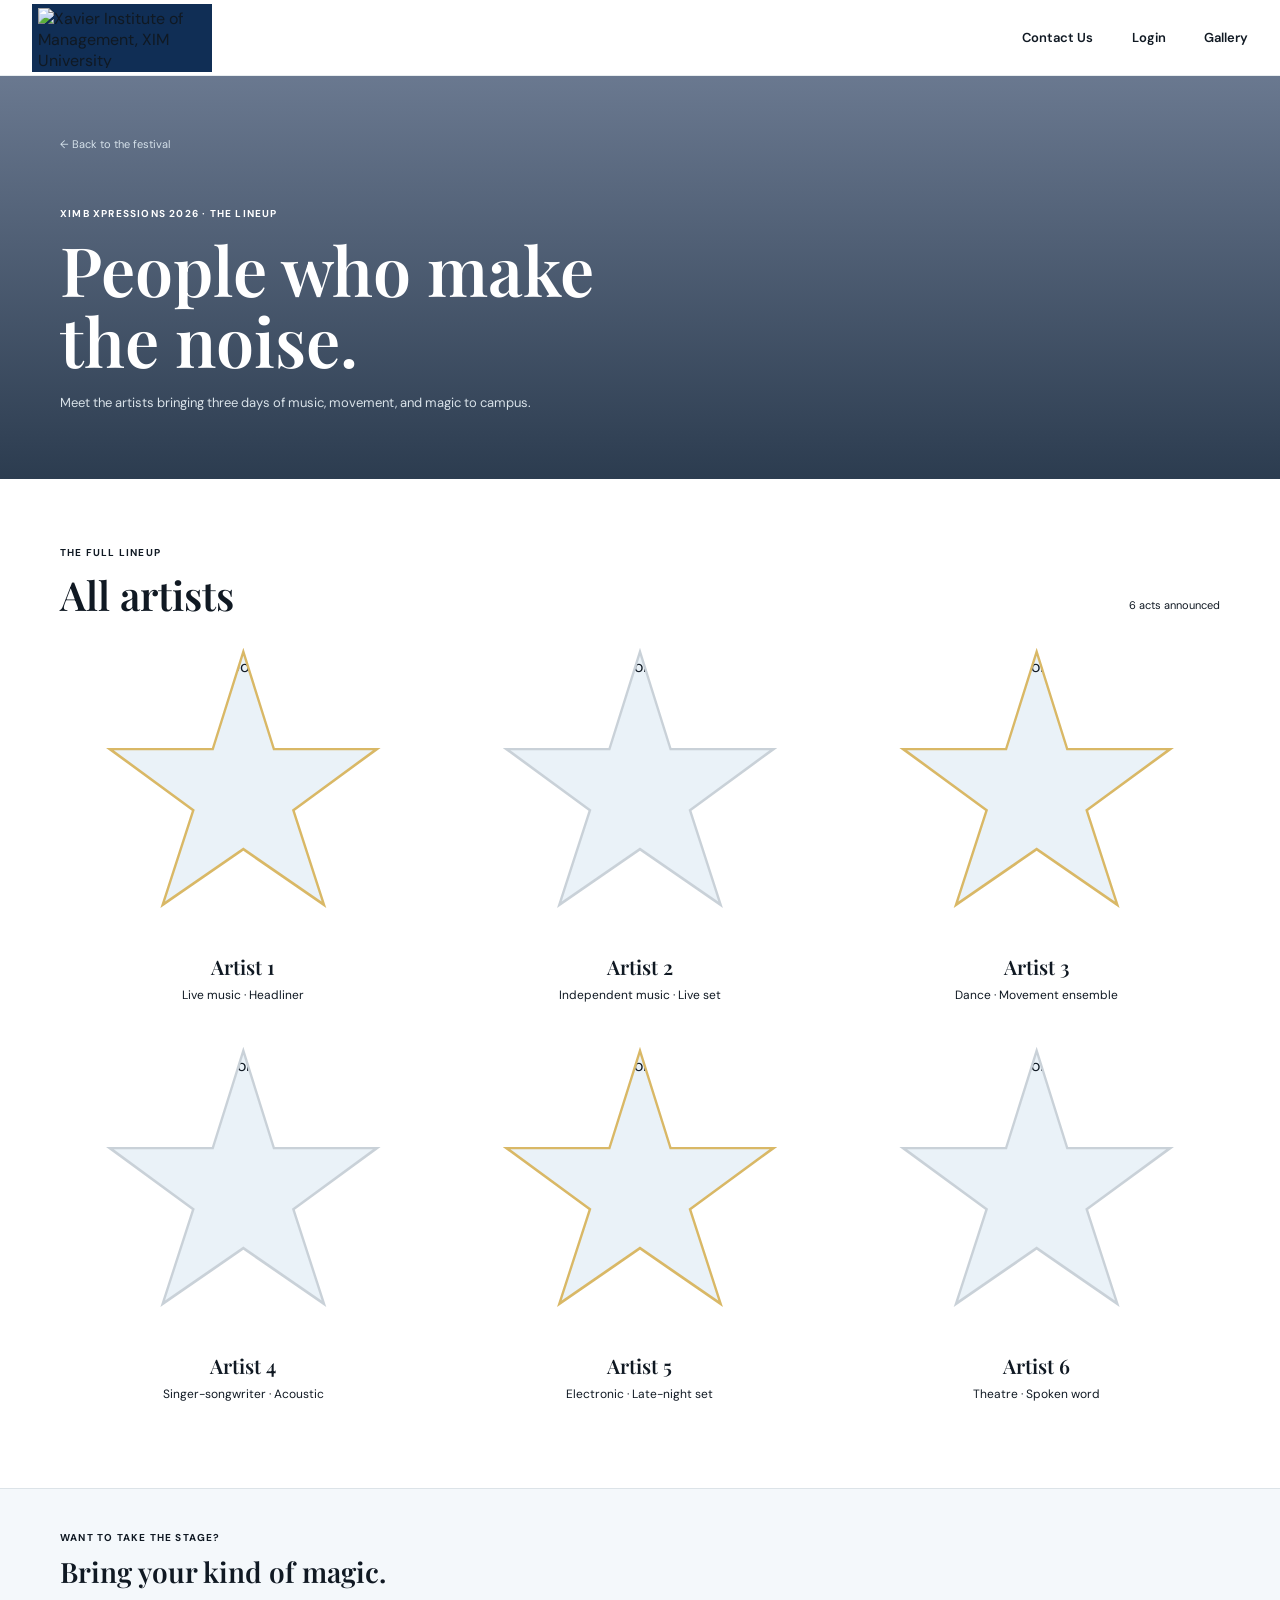
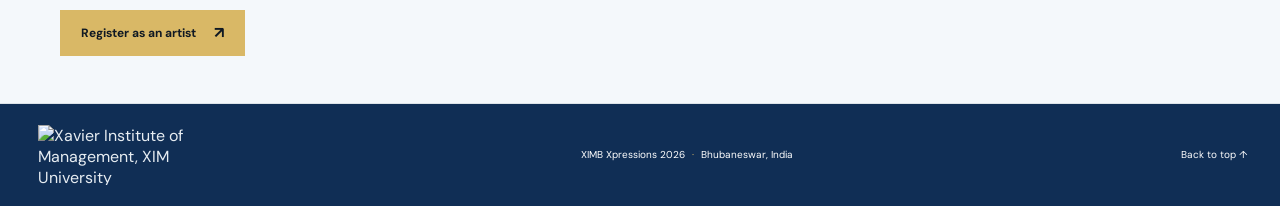
==== artists.html @ 6e551aaf "Add files via upload" ====
<!doctype html>
<html lang="en">
  <head><meta charset="UTF-8" /><meta name="viewport" content="width=device-width, initial-scale=1.0" /><meta name="theme-color" content="#102e55" /><meta name="description" content="Meet the artists at XIMB Xpressions 2026." /><title>Artists | XIMB Xpressions 2026</title><link rel="stylesheet" href="styles.css" /><script src="app.js" defer></script></head>
  <body data-page="artists">
    <header class="site-header"><a class="brand" href="index.html" aria-label="XIMB Xpressions home"><img class="brand-logo" src="assets/xim-logo.png" alt="Xavier Institute of Management, XIM University" /></a><nav class="main-nav" aria-label="Main navigation"><a href="index.html#contact">Contact Us</a><a href="index.html#login">Login</a><a href="index.html#gallery">Gallery</a></nav></header>
    <main><section class="artists-page-hero"><div class="content-width artists-page-copy"><a class="back-link" href="index.html">← Back to the festival</a><p class="eyebrow">XIMB Xpressions 2026 · The lineup</p><h1>People who make<br /><span>the noise.</span></h1><p>Meet the artists bringing three days of music, movement, and magic to campus.</p></div></section>
      <section class="all-artists-section content-width" aria-labelledby="all-artists-title"><div class="section-heading"><div><p class="eyebrow">The full lineup</p><h2 id="all-artists-title">All artists</h2></div><span class="lineup-count" data-lineup-count></span></div><div class="artist-grid all-artists-grid" data-artist-list="all"></div></section>
      <section class="artist-cta"><div class="content-width"><p class="eyebrow">Want to take the stage?</p><h2>Bring your kind of magic.</h2><a class="button button-gold" href="index.html#registration-title">Register as an artist <span aria-hidden="true">↗</span></a></div></section>
    </main><footer class="site-footer"><a class="brand footer-brand" href="index.html"><img class="brand-logo" src="assets/xim-logo.png" alt="Xavier Institute of Management, XIM University" /></a><p>XIMB Xpressions 2026 <span>·</span> Bhubaneswar, India</p><a href="#top" class="back-top">Back to top ↑</a></footer>
  </body>
</html>
---- styles.css ----
@import url('https://fonts.googleapis.com/css2?family=DM+Sans:wght@400;500;600;700&family=Playfair+Display:wght@500;600;700&display=swap');
:root{font-family:'DM Sans','Segoe UI',sans-serif;color:#101923;background:#fff;font-synthesis:none;text-rendering:optimizeLegibility;--navy:#102e55;--blue:#2864a0;--sky:#eaf2f8;--pale:#f4f8fb;--gold:#d9b866;--silver:#c9d1d8;--ink:#101923;--muted:#5d6872;--line:#dce3e8;--serif:'Playfair Display',Georgia,serif}
*{box-sizing:border-box}html{scroll-behavior:smooth;scroll-padding-top:5rem}body{margin:0;min-width:320px}button,input,select,textarea{font:inherit}a{color:inherit;text-decoration:none}.content-width{width:min(1160px,calc(100% - 64px));margin-inline:auto}
.site-header{height:76px;padding:0 max(32px,calc((100vw - 1260px)/2));display:flex;align-items:center;justify-content:space-between;background:#fff;border-bottom:1px solid #e8edf0;position:relative;z-index:5}.brand{display:inline-flex;align-items:center;gap:9px;min-width:118px}.brand-mark{display:grid;place-items:center;width:38px;height:38px;border:1px solid var(--gold);color:var(--navy);font:700 22px var(--serif);transform:rotate(-8deg)}.brand-name{color:var(--navy);font-size:14px;font-weight:700}.brand-name span{color:#bf9d4e;padding-left:2px}.main-nav{display:flex;align-items:center;gap:clamp(20px,3vw,42px)}.main-nav a{font-size:13px;font-weight:600;color:#263747;transition:color .18s}.main-nav a:hover,.main-nav a:focus-visible{color:var(--blue)}
.festival-banner{min-height:324px;padding:54px max(32px,calc((100vw - 1160px)/2));background:var(--navy);color:#fff;display:flex;justify-content:space-between;align-items:center;overflow:hidden;position:relative}.festival-banner:after{content:'';position:absolute;inset:0 0 0 57%;opacity:.17;background:repeating-linear-gradient(135deg,transparent 0 22px,#c3d4e0 23px 24px);mask-image:linear-gradient(90deg,transparent,#000);pointer-events:none}.banner-copy,.banner-date{position:relative;z-index:1}.eyebrow{margin:0 0 12px;color:#56718b;text-transform:uppercase;letter-spacing:1.2px;font-size:10px;line-height:1.4;font-weight:700}.festival-banner .eyebrow{color:#d1b66d}.festival-banner h1{margin:0;color:var(--gold);font:600 clamp(38px,6vw,76px)/1.08 var(--serif)}.festival-banner h1 span{color:#fff}.banner-line{margin:18px 0 0;color:#e5ebf1;font-size:15px}.banner-date{display:flex;align-items:center;gap:13px;border-left:1px solid #60758a;padding-left:22px;margin-right:6px}.banner-date>span{color:var(--gold);font:600 36px var(--serif);white-space:nowrap}.banner-date small{color:#fff;font-weight:700;font-size:9px;line-height:1.6;letter-spacing:1px}
.countdown-section{padding-block:61px 72px;border-bottom:1px solid var(--line)}.section-heading{display:flex;align-items:end;justify-content:space-between;gap:24px;margin-bottom:30px}.section-heading h2,.contact-section h2,.login-section h2{margin:0;font:600 clamp(28px,4vw,40px)/1.15 var(--serif);color:var(--ink)}.event-date,.section-note{color:var(--muted);font-size:12px;margin:0 0 5px}.event-date span{color:var(--gold);padding-inline:5px}.progress-track{height:9px;background:#e5ebf0;overflow:hidden;border-radius:1px}.progress-fill{display:block;height:100%;width:0;background:linear-gradient(90deg,#3977ae,var(--gold));transition:width .5s}.countdown{display:grid;grid-template-columns:repeat(4,1fr);max-width:690px;padding-top:22px}.time-unit{display:flex;align-items:baseline;gap:10px;padding-right:22px}.time-unit+.time-unit{border-left:1px solid var(--line);padding-left:22px}.time-unit strong{font:600 30px/1 var(--serif);color:var(--navy);font-variant-numeric:tabular-nums}.time-unit span{color:var(--muted);font-size:11px}
.artists-section{padding-block:76px 82px}.artists-section .section-heading{margin-bottom:34px}.artist-grid{display:grid;grid-template-columns:repeat(3,minmax(0,1fr));gap:30px}.artist-card{min-width:0;text-align:center}.star-frame{width:min(100%,286px);aspect-ratio:1;margin:0 auto 19px;position:relative;background:var(--gold);clip-path:polygon(50% 0%,61% 35%,98% 35%,68% 57%,79% 91%,50% 71%,21% 91%,32% 57%,2% 35%,39% 35%);filter:drop-shadow(0 10px 12px #102e551a)}.star-image{position:absolute;inset:8px;width:calc(100% - 16px);height:calc(100% - 16px);object-fit:cover;object-position:center 34%;clip-path:polygon(50% 0%,61% 35%,98% 35%,68% 57%,79% 91%,50% 71%,21% 91%,32% 57%,2% 35%,39% 35%);background:var(--sky)}.artist-card:nth-child(2n) .star-frame{background:var(--silver)}.artist-card h3{margin:0;color:var(--ink);font:600 20px var(--serif)}.artist-card p{margin:7px 0 0;color:var(--muted);font-size:12px}.artists-link{display:flex;width:max-content;margin:37px auto 0}.button{min-height:46px;display:inline-flex;justify-content:center;align-items:center;gap:18px;padding:0 20px;border:1px solid transparent;font-size:12px;font-weight:700;cursor:pointer;transition:background .18s,color .18s,border-color .18s}.button span{font-size:16px;line-height:1}.button-outline{border-color:#aab8c3;color:var(--navy);background:transparent}.button-outline:hover{border-color:var(--navy);background:var(--pale)}.button-blue{color:#fff;background:var(--blue)}.button-blue:hover{background:var(--navy)}.button-gold{background:var(--gold);color:var(--navy)}.button-gold:hover{background:#e5ca7f}
.schedule-section{padding-block:74px 80px;background:var(--pale);border-block:1px solid #e5edf2}.schedule-heading{margin-bottom:32px}.calendar-layout{display:grid;grid-template-columns:230px minmax(0,1fr);background:#fff;border:1px solid #dfe7ec}.date-picker{padding:25px 22px;border-right:1px solid #dfe7ec;background:#fbfcfd}.filter-heading{display:flex;gap:10px;align-items:center;margin-bottom:24px;color:var(--navy);font:600 17px var(--serif)}.filter-heading span{font:20px sans-serif;color:var(--blue)}.date-picker label,.registration-form label,.login-form label{display:block;color:#42515e;font-size:11px;font-weight:600}.date-picker label{margin-bottom:16px}.date-picker select,.registration-form input,.registration-form select,.registration-form textarea,.login-form input{width:100%;margin-top:7px;border:1px solid #d4dde4;border-radius:0;background:#fff;color:var(--ink);padding:11px 12px;font-size:12px;outline:none}.date-picker select:focus,.registration-form input:focus,.registration-form select:focus,.registration-form textarea:focus,.login-form input:focus{border-color:var(--blue);box-shadow:0 0 0 2px #2864a01b}.date-range-note{max-width:175px;color:#77838d;font-size:10px;line-height:1.6;margin:25px 0 0}.day-schedule{padding:25px 28px 22px;min-width:0}.day-heading{display:flex;justify-content:space-between;align-items:end;gap:20px;margin-bottom:20px}.day-heading .eyebrow{margin-bottom:5px}.day-heading h3{font:600 22px var(--serif);margin:0}.slot-count{color:#71808d;font-size:10px;padding-bottom:4px;white-space:nowrap}.schedule-grid{display:grid;grid-template-columns:repeat(4,minmax(0,1fr));border-top:1px solid #e7edf1;border-left:1px solid #e7edf1}.hour-slot{min-height:61px;padding:9px 10px;border-right:1px solid #e7edf1;border-bottom:1px solid #e7edf1;display:flex;flex-direction:column;justify-content:center;gap:4px}.hour-slot time{color:#65727e;font-size:10px;font-variant-numeric:tabular-nums}.hour-slot span{font-size:10px;color:var(--ink);font-weight:600;line-height:1.3}.hour-slot.has-event{background:#f6f9fb}.hour-slot.has-artist{background:#edf4f9;border-bottom-color:#d7e4ed}.hour-slot.has-artist span{color:var(--navy)}.schedule-legend{display:flex;gap:20px;padding-top:16px;color:#62707c;font-size:10px}.schedule-legend span{display:inline-flex;align-items:center;gap:7px}.legend-dot{width:8px;height:8px;border-radius:50%;background:var(--gold)}.event-dot{background:#aebbc6}
.registration-section{padding-block:80px 88px}.registration-section .section-heading{margin-bottom:34px}.registration-grid{display:grid;grid-template-columns:repeat(2,minmax(0,1fr));border:1px solid var(--line)}.registration-form{padding:28px 30px 30px}.registration-form+.registration-form{border-left:1px solid var(--line)}.form-title{display:flex;align-items:center;gap:14px;margin-bottom:24px}.form-number{display:grid;place-items:center;width:36px;height:36px;border:1px solid var(--gold);color:var(--navy);font:600 14px var(--serif)}.form-title h3{margin:0;font:600 21px var(--serif)}.form-title p{margin:4px 0 0;color:var(--muted);font-size:10px}.registration-form>label{margin-bottom:14px}.form-row{display:grid;grid-template-columns:repeat(2,minmax(0,1fr));gap:12px;margin-bottom:14px}.form-row label{min-width:0}.registration-form .button{margin-top:3px}.registration-form textarea{resize:vertical}.form-status{min-height:14px;margin:9px 0 0;color:#276144;font-size:11px}
.gallery-section{padding-block:67px 73px;background:#f8fafb;border-block:1px solid #e6ebef}.gallery-grid{display:grid;grid-template-columns:repeat(3,1fr);gap:14px}.gallery-tile{aspect-ratio:1.65;overflow:hidden;background:var(--sky);position:relative}.gallery-tile img{width:100%;height:100%;object-fit:cover;transition:transform .35s}.gallery-tile:hover img{transform:scale(1.04)}.gallery-tile span{position:absolute;bottom:0;left:0;right:0;padding:28px 14px 12px;color:#fff;font-size:11px;font-weight:600;background:linear-gradient(transparent,#102e55b8)}.text-link{color:var(--navy);font-size:11px;font-weight:700;white-space:nowrap}.text-link span{color:#aa8740;font-size:15px;padding-left:5px}.contact-section{display:flex;justify-content:space-between;align-items:center;gap:24px;padding-block:58px 62px}.contact-section h2,.login-section h2{font-size:30px}.contact-section>div>p:last-child{max-width:480px;margin:11px 0 0;color:var(--muted);font-size:12px;line-height:1.7}.login-section{display:flex;align-items:center;justify-content:space-between;gap:30px;border-top:1px solid var(--line);padding-block:38px 44px}.login-form{width:min(100%,510px);display:grid;grid-template-columns:1fr auto;gap:0 10px;align-items:end}.login-form label,.login-form .form-status{grid-column:1/-1}.login-form input{margin-top:6px}.login-form .button{margin-top:6px}.site-footer{min-height:83px;padding:17px max(32px,calc((100vw - 1260px)/2));display:flex;align-items:center;justify-content:space-between;gap:20px;background:var(--navy);color:#e7edf2}.footer-brand .brand-mark,.footer-brand .brand-name{color:#fff}.site-footer p,.back-top{color:#d1dae2;font-size:10px}.site-footer p span{color:var(--gold);padding-inline:4px}.back-top:hover{color:#fff}
.artists-page-hero{padding-block:56px 68px;color:#fff;background-color:var(--navy);background-image:repeating-linear-gradient(135deg,transparent 0 28px,#ffffff0a 29px 30px)}.artists-page-copy{position:relative}.artists-page-copy .eyebrow{margin-top:54px;color:var(--gold)}.artists-page-copy h1{margin:0;font:600 clamp(42px,6vw,68px)/1.05 var(--serif)}.artists-page-copy h1 span{color:var(--gold)}.artists-page-copy>p:last-child{color:#d9e2e9;font-size:13px;margin:18px 0 0}.back-link{color:#d5e1ea;font-size:11px}.all-artists-section{padding-block:67px 86px}.lineup-count{color:var(--muted);font-size:11px;padding-bottom:6px}.all-artists-grid{row-gap:44px}.artist-cta{padding-block:42px 47px;background:var(--pale);border-block:1px solid var(--line)}.artist-cta .eyebrow{margin-bottom:8px}.artist-cta h2{margin:0 0 20px;color:var(--navy);font:600 28px var(--serif)}
@media(max-width:760px){.content-width{width:min(calc(100% - 40px),560px)}.site-header{height:66px;padding-inline:20px}.brand{min-width:unset}.brand-mark{width:32px;height:32px;font-size:19px}.main-nav{gap:clamp(12px,4vw,22px)}.main-nav a{font-size:11px}.festival-banner{min-height:280px;padding:42px 22px;align-items:flex-start;flex-direction:column;justify-content:center;gap:23px}.festival-banner:after{inset:0 0 0 35%}.festival-banner h1{font-size:clamp(39px,11vw,61px)}.banner-line{margin-top:12px;font-size:13px}.banner-date{margin:0;padding-left:12px;gap:10px}.banner-date>span{font-size:24px}.banner-date small{font-size:8px}.countdown-section{padding-block:43px 48px}.section-heading{align-items:flex-start;flex-direction:column;gap:10px;margin-bottom:24px}.countdown-heading{gap:13px}.section-heading h2{font-size:32px}.countdown{max-width:none;padding-top:21px}.time-unit{align-items:flex-start;flex-direction:column;gap:5px;padding-right:7px}.time-unit+.time-unit{padding-left:10px}.time-unit strong{font-size:25px}.time-unit span{font-size:9px}.artists-section{padding-block:52px 56px}.artist-grid{grid-template-columns:1fr;gap:28px}.featured-artists .artist-card{width:min(100%,360px);margin-inline:auto}.star-frame{width:min(78vw,286px);margin-bottom:14px}.artist-card h3{font-size:19px}.artists-link{margin-top:28px}.schedule-section{padding-block:52px 56px}.calendar-layout{grid-template-columns:1fr}.date-picker{display:grid;grid-template-columns:repeat(3,minmax(0,1fr));gap:0 10px;border-right:0;border-bottom:1px solid #dfe7ec;padding:18px 16px 8px}.filter-heading{grid-column:1/-1;margin-bottom:15px}.date-picker label{min-width:0;font-size:10px}.date-picker select{padding:10px 6px;font-size:11px}.date-range-note{display:none}.day-schedule{padding:19px 13px 17px}.day-heading{align-items:flex-start;flex-direction:column;gap:6px;margin-bottom:14px}.day-heading h3{font-size:18px}.schedule-grid{grid-template-columns:repeat(2,minmax(0,1fr))}.hour-slot{min-height:58px;padding:8px}.hour-slot time,.hour-slot span{font-size:9px}.schedule-legend{padding-top:13px}.registration-section{padding-block:53px 59px}.registration-grid{grid-template-columns:1fr}.registration-form{padding:23px 18px 26px}.registration-form+.registration-form{border-left:0;border-top:1px solid var(--line)}.form-row{gap:9px}.form-row input,.form-row select{padding-inline:9px}.gallery-section{padding-block:48px 52px}.gallery-grid{grid-template-columns:repeat(2,1fr);gap:9px}.gallery-tile{aspect-ratio:1.25}.gallery-section .section-heading{flex-direction:row;align-items:end;gap:10px}.gallery-section .section-heading h2{font-size:26px}.text-link{font-size:10px}.contact-section,.login-section{align-items:flex-start;flex-direction:column;padding-block:42px}.contact-section .button{align-self:flex-start}.login-form{width:100%}.site-footer{padding:18px 20px;flex-wrap:wrap}.site-footer p{order:3;width:100%;margin:0}.artists-page-hero{padding-block:36px 48px}.artists-page-copy .eyebrow{margin-top:38px}.all-artists-section{padding-block:48px 60px}.all-artists-grid{gap:30px}.artist-cta{padding-block:34px 38px}}
@media(prefers-reduced-motion:reduce){*,*:before,*:after{scroll-behavior:auto!important;transition-duration:.01ms!important;animation-duration:.01ms!important}}
:root{--muted:#101923}
.eyebrow{color:#101923}.festival-banner .eyebrow,.artists-page-copy .eyebrow{color:#fff}.festival-banner h1 span{color:var(--gold)}.artists-page-copy h1 span{color:#fff}.banner-date>span{color:#fff}
.brand-mark,.brand-name,.main-nav a,.countdown .time-unit strong,.filter-heading,.date-picker label,.registration-form label,.login-form label,.date-range-note,.hour-slot time,.hour-slot.has-artist span,.schedule-legend,.slot-count,.form-number,.text-link{color:#101923}
.site-footer p,.site-footer .back-top,.footer-brand .brand-mark,.footer-brand .brand-name{color:#fff}
.button-outline,.button-gold,.artist-cta h2{color:#101923}
.brand{width:180px;min-width:0;flex:0 0 180px;padding:4px 6px;background:var(--navy)}.brand-logo{display:block;width:100%;height:auto;max-height:60px;object-fit:contain}.footer-brand{width:160px;flex-basis:160px;padding:4px 6px;background:var(--navy)}
.festival-banner{min-height:340px;margin:0 14px 24px;padding:48px 28px;display:flex;flex-direction:column;align-items:center;justify-content:center;gap:16px;text-align:center;background:radial-gradient(ellipse at 50% 0%,#37638e 0%,#1b416a 38%,#102e55 78%,#091d36 100%);border:1px solid #65809b;border-radius:3px;box-shadow:inset 0 1px 0 #ffffff70,inset 0 -14px 28px #06162b66,0 10px 0 #071a31,0 22px 34px #102e5545;perspective:1100px;transform:perspective(1100px) rotateX(1deg);transform-style:preserve-3d}
.festival-banner:before{content:'';position:absolute;inset:11px;border:1px solid #d9b86670;box-shadow:inset 0 0 22px #d9b86612;transform:translateZ(18px);pointer-events:none}
.festival-banner{background:linear-gradient(180deg,#0b23499c 0%,#071a31d9 100%),url('assets/concert-banner.jpg') center 48%/cover no-repeat}
.artists-page-hero{background:linear-gradient(180deg,#0b23499c 0%,#071a31d9 100%),url('assets/concert-banner.jpg') center 48%/cover no-repeat}
.festival-banner .banner-copy,.festival-banner .banner-date{width:100%;transform:translateZ(28px)}.festival-banner h1{font-size:clamp(30px,7vw,72px);line-height:1.08;background:linear-gradient(180deg,#fff4c7 0%,#e5ca74 21%,#fff9d9 34%,#be953b 50%,#f7e39d 66%,#9a6d24 83%,#f1d274 100%);background-clip:text;-webkit-background-clip:text;color:transparent;-webkit-text-fill-color:transparent;text-shadow:0 1px 0 #fff5,0 3px 0 #8f6825,0 7px 14px #0009;filter:drop-shadow(0 9px 3px #07162bb0)}
.festival-banner h1 span{background:linear-gradient(180deg,#fff4c7 0%,#e5ca74 21%,#fff9d9 34%,#be953b 50%,#f7e39d 66%,#9a6d24 83%,#f1d274 100%);background-clip:text;-webkit-background-clip:text;color:transparent;-webkit-text-fill-color:transparent}
.festival-banner .banner-date{display:flex;align-items:center;justify-content:center;gap:12px;margin:0;padding:0;border:0}.festival-banner .banner-date>span{font-size:26px}.festival-banner .banner-date small{text-align:left}
@media(max-width:760px){.site-header{padding-inline:14px}.brand{width:124px;flex-basis:124px}.brand-logo{max-height:46px}.footer-brand{width:150px;flex-basis:150px}.main-nav{gap:10px}.main-nav a{font-size:10px}.festival-banner{min-height:310px;margin-inline:8px;padding:42px 14px;gap:14px}.festival-banner h1{font-size:clamp(27px,7vw,48px)}.festival-banner .banner-date>span{font-size:23px}}
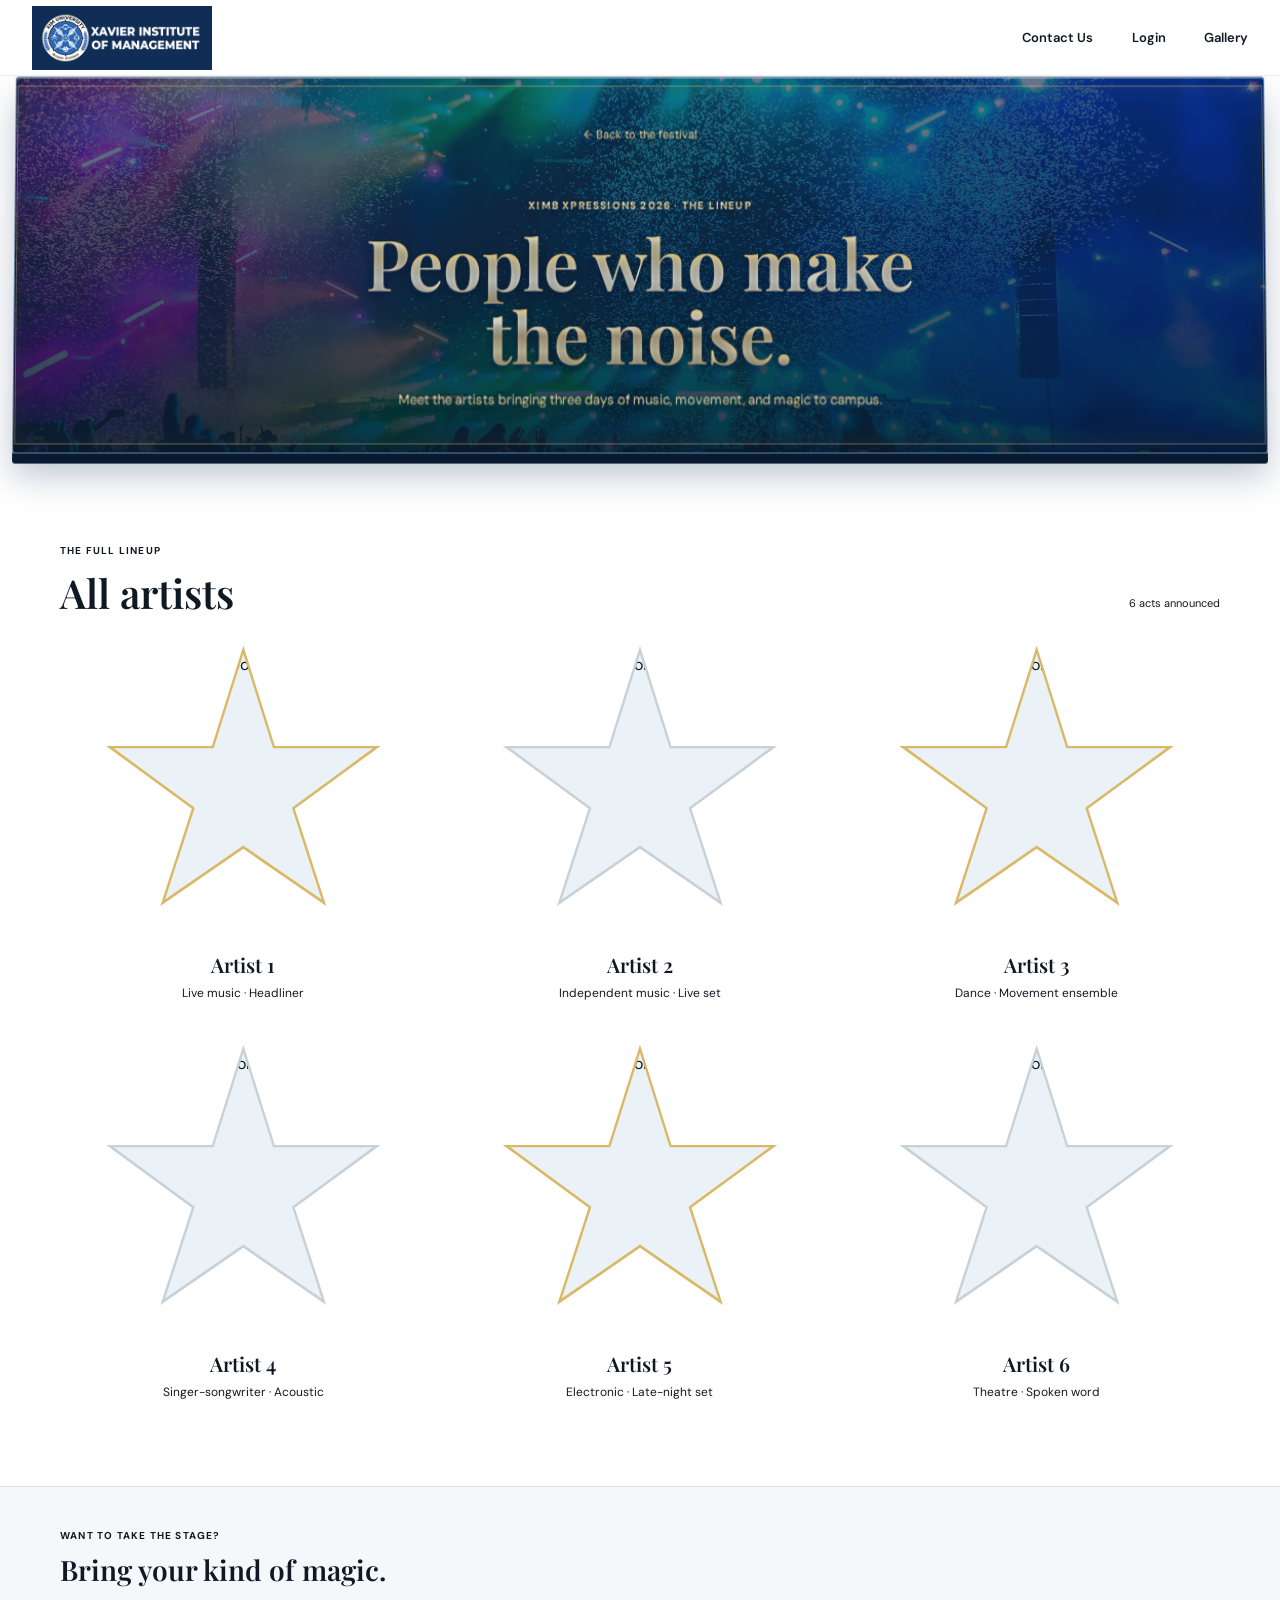
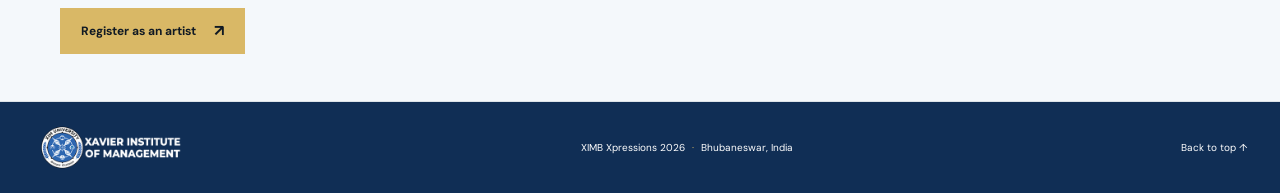
==== commit baac9443: "Bust stale Pages stylesheet cache" ====
--- a/artists.html
+++ b/artists.html
@@ -1,6 +1,6 @@
 <!doctype html>
 <html lang="en">
-  <head><meta charset="UTF-8" /><meta name="viewport" content="width=device-width, initial-scale=1.0" /><meta name="theme-color" content="#102e55" /><meta name="description" content="Meet the artists at XIMB Xpressions 2026." /><title>Artists | XIMB Xpressions 2026</title><link rel="stylesheet" href="styles.css" /><script src="app.js" defer></script></head>
+  <head><meta charset="UTF-8" /><meta name="viewport" content="width=device-width, initial-scale=1.0" /><meta name="theme-color" content="#102e55" /><meta name="description" content="Meet the artists at XIMB Xpressions 2026." /><title>Artists | XIMB Xpressions 2026</title><link rel="stylesheet" href="styles.css?v=75e63d7" /><script src="app.js" defer></script></head>
   <body data-page="artists">
     <header class="site-header"><a class="brand" href="index.html" aria-label="XIMB Xpressions home"><img class="brand-logo" src="assets/xim-logo.png" alt="Xavier Institute of Management, XIM University" /></a><nav class="main-nav" aria-label="Main navigation"><a href="index.html#contact">Contact Us</a><a href="index.html#login">Login</a><a href="index.html#gallery">Gallery</a></nav></header>
     <main><section class="artists-page-hero"><div class="content-width artists-page-copy"><a class="back-link" href="index.html">← Back to the festival</a><p class="eyebrow">XIMB Xpressions 2026 · The lineup</p><h1>People who make<br /><span>the noise.</span></h1><p>Meet the artists bringing three days of music, movement, and magic to campus.</p></div></section>
--- a/styles.css
+++ b/styles.css
@@ -1,27 +1,35 @@
-@import url('https://fonts.googleapis.com/css2?family=DM+Sans:wght@400;500;600;700&family=Playfair+Display:wght@500;600;700&display=swap');
-:root{font-family:'DM Sans','Segoe UI',sans-serif;color:#101923;background:#fff;font-synthesis:none;text-rendering:optimizeLegibility;--navy:#102e55;--blue:#2864a0;--sky:#eaf2f8;--pale:#f4f8fb;--gold:#d9b866;--silver:#c9d1d8;--ink:#101923;--muted:#5d6872;--line:#dce3e8;--serif:'Playfair Display',Georgia,serif}
-*{box-sizing:border-box}html{scroll-behavior:smooth;scroll-padding-top:5rem}body{margin:0;min-width:320px}button,input,select,textarea{font:inherit}a{color:inherit;text-decoration:none}.content-width{width:min(1160px,calc(100% - 64px));margin-inline:auto}
-.site-header{height:76px;padding:0 max(32px,calc((100vw - 1260px)/2));display:flex;align-items:center;justify-content:space-between;background:#fff;border-bottom:1px solid #e8edf0;position:relative;z-index:5}.brand{display:inline-flex;align-items:center;gap:9px;min-width:118px}.brand-mark{display:grid;place-items:center;width:38px;height:38px;border:1px solid var(--gold);color:var(--navy);font:700 22px var(--serif);transform:rotate(-8deg)}.brand-name{color:var(--navy);font-size:14px;font-weight:700}.brand-name span{color:#bf9d4e;padding-left:2px}.main-nav{display:flex;align-items:center;gap:clamp(20px,3vw,42px)}.main-nav a{font-size:13px;font-weight:600;color:#263747;transition:color .18s}.main-nav a:hover,.main-nav a:focus-visible{color:var(--blue)}
-.festival-banner{min-height:324px;padding:54px max(32px,calc((100vw - 1160px)/2));background:var(--navy);color:#fff;display:flex;justify-content:space-between;align-items:center;overflow:hidden;position:relative}.festival-banner:after{content:'';position:absolute;inset:0 0 0 57%;opacity:.17;background:repeating-linear-gradient(135deg,transparent 0 22px,#c3d4e0 23px 24px);mask-image:linear-gradient(90deg,transparent,#000);pointer-events:none}.banner-copy,.banner-date{position:relative;z-index:1}.eyebrow{margin:0 0 12px;color:#56718b;text-transform:uppercase;letter-spacing:1.2px;font-size:10px;line-height:1.4;font-weight:700}.festival-banner .eyebrow{color:#d1b66d}.festival-banner h1{margin:0;color:var(--gold);font:600 clamp(38px,6vw,76px)/1.08 var(--serif)}.festival-banner h1 span{color:#fff}.banner-line{margin:18px 0 0;color:#e5ebf1;font-size:15px}.banner-date{display:flex;align-items:center;gap:13px;border-left:1px solid #60758a;padding-left:22px;margin-right:6px}.banner-date>span{color:var(--gold);font:600 36px var(--serif);white-space:nowrap}.banner-date small{color:#fff;font-weight:700;font-size:9px;line-height:1.6;letter-spacing:1px}
-.countdown-section{padding-block:61px 72px;border-bottom:1px solid var(--line)}.section-heading{display:flex;align-items:end;justify-content:space-between;gap:24px;margin-bottom:30px}.section-heading h2,.contact-section h2,.login-section h2{margin:0;font:600 clamp(28px,4vw,40px)/1.15 var(--serif);color:var(--ink)}.event-date,.section-note{color:var(--muted);font-size:12px;margin:0 0 5px}.event-date span{color:var(--gold);padding-inline:5px}.progress-track{height:9px;background:#e5ebf0;overflow:hidden;border-radius:1px}.progress-fill{display:block;height:100%;width:0;background:linear-gradient(90deg,#3977ae,var(--gold));transition:width .5s}.countdown{display:grid;grid-template-columns:repeat(4,1fr);max-width:690px;padding-top:22px}.time-unit{display:flex;align-items:baseline;gap:10px;padding-right:22px}.time-unit+.time-unit{border-left:1px solid var(--line);padding-left:22px}.time-unit strong{font:600 30px/1 var(--serif);color:var(--navy);font-variant-numeric:tabular-nums}.time-unit span{color:var(--muted);font-size:11px}
-.artists-section{padding-block:76px 82px}.artists-section .section-heading{margin-bottom:34px}.artist-grid{display:grid;grid-template-columns:repeat(3,minmax(0,1fr));gap:30px}.artist-card{min-width:0;text-align:center}.star-frame{width:min(100%,286px);aspect-ratio:1;margin:0 auto 19px;position:relative;background:var(--gold);clip-path:polygon(50% 0%,61% 35%,98% 35%,68% 57%,79% 91%,50% 71%,21% 91%,32% 57%,2% 35%,39% 35%);filter:drop-shadow(0 10px 12px #102e551a)}.star-image{position:absolute;inset:8px;width:calc(100% - 16px);height:calc(100% - 16px);object-fit:cover;object-position:center 34%;clip-path:polygon(50% 0%,61% 35%,98% 35%,68% 57%,79% 91%,50% 71%,21% 91%,32% 57%,2% 35%,39% 35%);background:var(--sky)}.artist-card:nth-child(2n) .star-frame{background:var(--silver)}.artist-card h3{margin:0;color:var(--ink);font:600 20px var(--serif)}.artist-card p{margin:7px 0 0;color:var(--muted);font-size:12px}.artists-link{display:flex;width:max-content;margin:37px auto 0}.button{min-height:46px;display:inline-flex;justify-content:center;align-items:center;gap:18px;padding:0 20px;border:1px solid transparent;font-size:12px;font-weight:700;cursor:pointer;transition:background .18s,color .18s,border-color .18s}.button span{font-size:16px;line-height:1}.button-outline{border-color:#aab8c3;color:var(--navy);background:transparent}.button-outline:hover{border-color:var(--navy);background:var(--pale)}.button-blue{color:#fff;background:var(--blue)}.button-blue:hover{background:var(--navy)}.button-gold{background:var(--gold);color:var(--navy)}.button-gold:hover{background:#e5ca7f}
-.schedule-section{padding-block:74px 80px;background:var(--pale);border-block:1px solid #e5edf2}.schedule-heading{margin-bottom:32px}.calendar-layout{display:grid;grid-template-columns:230px minmax(0,1fr);background:#fff;border:1px solid #dfe7ec}.date-picker{padding:25px 22px;border-right:1px solid #dfe7ec;background:#fbfcfd}.filter-heading{display:flex;gap:10px;align-items:center;margin-bottom:24px;color:var(--navy);font:600 17px var(--serif)}.filter-heading span{font:20px sans-serif;color:var(--blue)}.date-picker label,.registration-form label,.login-form label{display:block;color:#42515e;font-size:11px;font-weight:600}.date-picker label{margin-bottom:16px}.date-picker select,.registration-form input,.registration-form select,.registration-form textarea,.login-form input{width:100%;margin-top:7px;border:1px solid #d4dde4;border-radius:0;background:#fff;color:var(--ink);padding:11px 12px;font-size:12px;outline:none}.date-picker select:focus,.registration-form input:focus,.registration-form select:focus,.registration-form textarea:focus,.login-form input:focus{border-color:var(--blue);box-shadow:0 0 0 2px #2864a01b}.date-range-note{max-width:175px;color:#77838d;font-size:10px;line-height:1.6;margin:25px 0 0}.day-schedule{padding:25px 28px 22px;min-width:0}.day-heading{display:flex;justify-content:space-between;align-items:end;gap:20px;margin-bottom:20px}.day-heading .eyebrow{margin-bottom:5px}.day-heading h3{font:600 22px var(--serif);margin:0}.slot-count{color:#71808d;font-size:10px;padding-bottom:4px;white-space:nowrap}.schedule-grid{display:grid;grid-template-columns:repeat(4,minmax(0,1fr));border-top:1px solid #e7edf1;border-left:1px solid #e7edf1}.hour-slot{min-height:61px;padding:9px 10px;border-right:1px solid #e7edf1;border-bottom:1px solid #e7edf1;display:flex;flex-direction:column;justify-content:center;gap:4px}.hour-slot time{color:#65727e;font-size:10px;font-variant-numeric:tabular-nums}.hour-slot span{font-size:10px;color:var(--ink);font-weight:600;line-height:1.3}.hour-slot.has-event{background:#f6f9fb}.hour-slot.has-artist{background:#edf4f9;border-bottom-color:#d7e4ed}.hour-slot.has-artist span{color:var(--navy)}.schedule-legend{display:flex;gap:20px;padding-top:16px;color:#62707c;font-size:10px}.schedule-legend span{display:inline-flex;align-items:center;gap:7px}.legend-dot{width:8px;height:8px;border-radius:50%;background:var(--gold)}.event-dot{background:#aebbc6}
-.registration-section{padding-block:80px 88px}.registration-section .section-heading{margin-bottom:34px}.registration-grid{display:grid;grid-template-columns:repeat(2,minmax(0,1fr));border:1px solid var(--line)}.registration-form{padding:28px 30px 30px}.registration-form+.registration-form{border-left:1px solid var(--line)}.form-title{display:flex;align-items:center;gap:14px;margin-bottom:24px}.form-number{display:grid;place-items:center;width:36px;height:36px;border:1px solid var(--gold);color:var(--navy);font:600 14px var(--serif)}.form-title h3{margin:0;font:600 21px var(--serif)}.form-title p{margin:4px 0 0;color:var(--muted);font-size:10px}.registration-form>label{margin-bottom:14px}.form-row{display:grid;grid-template-columns:repeat(2,minmax(0,1fr));gap:12px;margin-bottom:14px}.form-row label{min-width:0}.registration-form .button{margin-top:3px}.registration-form textarea{resize:vertical}.form-status{min-height:14px;margin:9px 0 0;color:#276144;font-size:11px}
-.gallery-section{padding-block:67px 73px;background:#f8fafb;border-block:1px solid #e6ebef}.gallery-grid{display:grid;grid-template-columns:repeat(3,1fr);gap:14px}.gallery-tile{aspect-ratio:1.65;overflow:hidden;background:var(--sky);position:relative}.gallery-tile img{width:100%;height:100%;object-fit:cover;transition:transform .35s}.gallery-tile:hover img{transform:scale(1.04)}.gallery-tile span{position:absolute;bottom:0;left:0;right:0;padding:28px 14px 12px;color:#fff;font-size:11px;font-weight:600;background:linear-gradient(transparent,#102e55b8)}.text-link{color:var(--navy);font-size:11px;font-weight:700;white-space:nowrap}.text-link span{color:#aa8740;font-size:15px;padding-left:5px}.contact-section{display:flex;justify-content:space-between;align-items:center;gap:24px;padding-block:58px 62px}.contact-section h2,.login-section h2{font-size:30px}.contact-section>div>p:last-child{max-width:480px;margin:11px 0 0;color:var(--muted);font-size:12px;line-height:1.7}.login-section{display:flex;align-items:center;justify-content:space-between;gap:30px;border-top:1px solid var(--line);padding-block:38px 44px}.login-form{width:min(100%,510px);display:grid;grid-template-columns:1fr auto;gap:0 10px;align-items:end}.login-form label,.login-form .form-status{grid-column:1/-1}.login-form input{margin-top:6px}.login-form .button{margin-top:6px}.site-footer{min-height:83px;padding:17px max(32px,calc((100vw - 1260px)/2));display:flex;align-items:center;justify-content:space-between;gap:20px;background:var(--navy);color:#e7edf2}.footer-brand .brand-mark,.footer-brand .brand-name{color:#fff}.site-footer p,.back-top{color:#d1dae2;font-size:10px}.site-footer p span{color:var(--gold);padding-inline:4px}.back-top:hover{color:#fff}
-.artists-page-hero{padding-block:56px 68px;color:#fff;background-color:var(--navy);background-image:repeating-linear-gradient(135deg,transparent 0 28px,#ffffff0a 29px 30px)}.artists-page-copy{position:relative}.artists-page-copy .eyebrow{margin-top:54px;color:var(--gold)}.artists-page-copy h1{margin:0;font:600 clamp(42px,6vw,68px)/1.05 var(--serif)}.artists-page-copy h1 span{color:var(--gold)}.artists-page-copy>p:last-child{color:#d9e2e9;font-size:13px;margin:18px 0 0}.back-link{color:#d5e1ea;font-size:11px}.all-artists-section{padding-block:67px 86px}.lineup-count{color:var(--muted);font-size:11px;padding-bottom:6px}.all-artists-grid{row-gap:44px}.artist-cta{padding-block:42px 47px;background:var(--pale);border-block:1px solid var(--line)}.artist-cta .eyebrow{margin-bottom:8px}.artist-cta h2{margin:0 0 20px;color:var(--navy);font:600 28px var(--serif)}
-@media(max-width:760px){.content-width{width:min(calc(100% - 40px),560px)}.site-header{height:66px;padding-inline:20px}.brand{min-width:unset}.brand-mark{width:32px;height:32px;font-size:19px}.main-nav{gap:clamp(12px,4vw,22px)}.main-nav a{font-size:11px}.festival-banner{min-height:280px;padding:42px 22px;align-items:flex-start;flex-direction:column;justify-content:center;gap:23px}.festival-banner:after{inset:0 0 0 35%}.festival-banner h1{font-size:clamp(39px,11vw,61px)}.banner-line{margin-top:12px;font-size:13px}.banner-date{margin:0;padding-left:12px;gap:10px}.banner-date>span{font-size:24px}.banner-date small{font-size:8px}.countdown-section{padding-block:43px 48px}.section-heading{align-items:flex-start;flex-direction:column;gap:10px;margin-bottom:24px}.countdown-heading{gap:13px}.section-heading h2{font-size:32px}.countdown{max-width:none;padding-top:21px}.time-unit{align-items:flex-start;flex-direction:column;gap:5px;padding-right:7px}.time-unit+.time-unit{padding-left:10px}.time-unit strong{font-size:25px}.time-unit span{font-size:9px}.artists-section{padding-block:52px 56px}.artist-grid{grid-template-columns:1fr;gap:28px}.featured-artists .artist-card{width:min(100%,360px);margin-inline:auto}.star-frame{width:min(78vw,286px);margin-bottom:14px}.artist-card h3{font-size:19px}.artists-link{margin-top:28px}.schedule-section{padding-block:52px 56px}.calendar-layout{grid-template-columns:1fr}.date-picker{display:grid;grid-template-columns:repeat(3,minmax(0,1fr));gap:0 10px;border-right:0;border-bottom:1px solid #dfe7ec;padding:18px 16px 8px}.filter-heading{grid-column:1/-1;margin-bottom:15px}.date-picker label{min-width:0;font-size:10px}.date-picker select{padding:10px 6px;font-size:11px}.date-range-note{display:none}.day-schedule{padding:19px 13px 17px}.day-heading{align-items:flex-start;flex-direction:column;gap:6px;margin-bottom:14px}.day-heading h3{font-size:18px}.schedule-grid{grid-template-columns:repeat(2,minmax(0,1fr))}.hour-slot{min-height:58px;padding:8px}.hour-slot time,.hour-slot span{font-size:9px}.schedule-legend{padding-top:13px}.registration-section{padding-block:53px 59px}.registration-grid{grid-template-columns:1fr}.registration-form{padding:23px 18px 26px}.registration-form+.registration-form{border-left:0;border-top:1px solid var(--line)}.form-row{gap:9px}.form-row input,.form-row select{padding-inline:9px}.gallery-section{padding-block:48px 52px}.gallery-grid{grid-template-columns:repeat(2,1fr);gap:9px}.gallery-tile{aspect-ratio:1.25}.gallery-section .section-heading{flex-direction:row;align-items:end;gap:10px}.gallery-section .section-heading h2{font-size:26px}.text-link{font-size:10px}.contact-section,.login-section{align-items:flex-start;flex-direction:column;padding-block:42px}.contact-section .button{align-self:flex-start}.login-form{width:100%}.site-footer{padding:18px 20px;flex-wrap:wrap}.site-footer p{order:3;width:100%;margin:0}.artists-page-hero{padding-block:36px 48px}.artists-page-copy .eyebrow{margin-top:38px}.all-artists-section{padding-block:48px 60px}.all-artists-grid{gap:30px}.artist-cta{padding-block:34px 38px}}
-@media(prefers-reduced-motion:reduce){*,*:before,*:after{scroll-behavior:auto!important;transition-duration:.01ms!important;animation-duration:.01ms!important}}
-:root{--muted:#101923}
-.eyebrow{color:#101923}.festival-banner .eyebrow,.artists-page-copy .eyebrow{color:#fff}.festival-banner h1 span{color:var(--gold)}.artists-page-copy h1 span{color:#fff}.banner-date>span{color:#fff}
-.brand-mark,.brand-name,.main-nav a,.countdown .time-unit strong,.filter-heading,.date-picker label,.registration-form label,.login-form label,.date-range-note,.hour-slot time,.hour-slot.has-artist span,.schedule-legend,.slot-count,.form-number,.text-link{color:#101923}
-.site-footer p,.site-footer .back-top,.footer-brand .brand-mark,.footer-brand .brand-name{color:#fff}
-.button-outline,.button-gold,.artist-cta h2{color:#101923}
-.brand{width:180px;min-width:0;flex:0 0 180px;padding:4px 6px;background:var(--navy)}.brand-logo{display:block;width:100%;height:auto;max-height:60px;object-fit:contain}.footer-brand{width:160px;flex-basis:160px;padding:4px 6px;background:var(--navy)}
-.festival-banner{min-height:340px;margin:0 14px 24px;padding:48px 28px;display:flex;flex-direction:column;align-items:center;justify-content:center;gap:16px;text-align:center;background:radial-gradient(ellipse at 50% 0%,#37638e 0%,#1b416a 38%,#102e55 78%,#091d36 100%);border:1px solid #65809b;border-radius:3px;box-shadow:inset 0 1px 0 #ffffff70,inset 0 -14px 28px #06162b66,0 10px 0 #071a31,0 22px 34px #102e5545;perspective:1100px;transform:perspective(1100px) rotateX(1deg);transform-style:preserve-3d}
-.festival-banner:before{content:'';position:absolute;inset:11px;border:1px solid #d9b86670;box-shadow:inset 0 0 22px #d9b86612;transform:translateZ(18px);pointer-events:none}
-.festival-banner{background:linear-gradient(180deg,#0b23499c 0%,#071a31d9 100%),url('assets/concert-banner.jpg') center 48%/cover no-repeat}
-.artists-page-hero{background:linear-gradient(180deg,#0b23499c 0%,#071a31d9 100%),url('assets/concert-banner.jpg') center 48%/cover no-repeat}
-.festival-banner .banner-copy,.festival-banner .banner-date{width:100%;transform:translateZ(28px)}.festival-banner h1{font-size:clamp(30px,7vw,72px);line-height:1.08;background:linear-gradient(180deg,#fff4c7 0%,#e5ca74 21%,#fff9d9 34%,#be953b 50%,#f7e39d 66%,#9a6d24 83%,#f1d274 100%);background-clip:text;-webkit-background-clip:text;color:transparent;-webkit-text-fill-color:transparent;text-shadow:0 1px 0 #fff5,0 3px 0 #8f6825,0 7px 14px #0009;filter:drop-shadow(0 9px 3px #07162bb0)}
-.festival-banner h1 span{background:linear-gradient(180deg,#fff4c7 0%,#e5ca74 21%,#fff9d9 34%,#be953b 50%,#f7e39d 66%,#9a6d24 83%,#f1d274 100%);background-clip:text;-webkit-background-clip:text;color:transparent;-webkit-text-fill-color:transparent}
-.festival-banner .banner-date{display:flex;align-items:center;justify-content:center;gap:12px;margin:0;padding:0;border:0}.festival-banner .banner-date>span{font-size:26px}.festival-banner .banner-date small{text-align:left}
+@import url('https://fonts.googleapis.com/css2?family=DM+Sans:wght@400;500;600;700&family=Playfair+Display:wght@500;600;700&display=swap');
+:root{font-family:'DM Sans','Segoe UI',sans-serif;color:#101923;background:#fff;font-synthesis:none;text-rendering:optimizeLegibility;--navy:#102e55;--blue:#2864a0;--sky:#eaf2f8;--pale:#f4f8fb;--gold:#d9b866;--silver:#c9d1d8;--ink:#101923;--muted:#5d6872;--line:#dce3e8;--serif:'Playfair Display',Georgia,serif}
+*{box-sizing:border-box}html{scroll-behavior:smooth;scroll-padding-top:5rem}body{margin:0;min-width:320px}button,input,select,textarea{font:inherit}a{color:inherit;text-decoration:none}.content-width{width:min(1160px,calc(100% - 64px));margin-inline:auto}
+.site-header{height:76px;padding:0 max(32px,calc((100vw - 1260px)/2));display:flex;align-items:center;justify-content:space-between;background:#fff;border-bottom:1px solid #e8edf0;position:relative;z-index:5}.brand{display:inline-flex;align-items:center;gap:9px;min-width:118px}.brand-mark{display:grid;place-items:center;width:38px;height:38px;border:1px solid var(--gold);color:var(--navy);font:700 22px var(--serif);transform:rotate(-8deg)}.brand-name{color:var(--navy);font-size:14px;font-weight:700}.brand-name span{color:#bf9d4e;padding-left:2px}.main-nav{display:flex;align-items:center;gap:clamp(20px,3vw,42px)}.main-nav a{font-size:13px;font-weight:600;color:#263747;transition:color .18s}.main-nav a:hover,.main-nav a:focus-visible{color:var(--blue)}
+.festival-banner{min-height:324px;padding:54px max(32px,calc((100vw - 1160px)/2));background:var(--navy);color:#fff;display:flex;justify-content:space-between;align-items:center;overflow:hidden;position:relative}.festival-banner:after{content:'';position:absolute;inset:0 0 0 57%;opacity:.17;background:repeating-linear-gradient(135deg,transparent 0 22px,#c3d4e0 23px 24px);mask-image:linear-gradient(90deg,transparent,#000);pointer-events:none}.banner-copy,.banner-date{position:relative;z-index:1}.eyebrow{margin:0 0 12px;color:#56718b;text-transform:uppercase;letter-spacing:1.2px;font-size:10px;line-height:1.4;font-weight:700}.festival-banner .eyebrow{color:#d1b66d}.festival-banner h1{margin:0;color:var(--gold);font:600 clamp(38px,6vw,76px)/1.08 var(--serif)}.festival-banner h1 span{color:#fff}.banner-line{margin:18px 0 0;color:#e5ebf1;font-size:15px}.banner-date{display:flex;align-items:center;gap:13px;border-left:1px solid #60758a;padding-left:22px;margin-right:6px}.banner-date>span{color:var(--gold);font:600 36px var(--serif);white-space:nowrap}.banner-date small{color:#fff;font-weight:700;font-size:9px;line-height:1.6;letter-spacing:1px}
+.countdown-section{padding-block:61px 72px;border-bottom:1px solid var(--line)}.section-heading{display:flex;align-items:end;justify-content:space-between;gap:24px;margin-bottom:30px}.section-heading h2,.contact-section h2,.login-section h2{margin:0;font:600 clamp(28px,4vw,40px)/1.15 var(--serif);color:var(--ink)}.event-date,.section-note{color:var(--muted);font-size:12px;margin:0 0 5px}.event-date span{color:var(--gold);padding-inline:5px}.progress-track{height:9px;background:#e5ebf0;overflow:hidden;border-radius:1px}.progress-fill{display:block;height:100%;width:0;background:linear-gradient(90deg,#3977ae,var(--gold));transition:width .5s}.countdown{display:grid;grid-template-columns:repeat(4,1fr);max-width:690px;padding-top:22px}.time-unit{display:flex;align-items:baseline;gap:10px;padding-right:22px}.time-unit+.time-unit{border-left:1px solid var(--line);padding-left:22px}.time-unit strong{font:600 30px/1 var(--serif);color:var(--navy);font-variant-numeric:tabular-nums}.time-unit span{color:var(--muted);font-size:11px}
+.artists-section{padding-block:76px 82px}.artists-section .section-heading{margin-bottom:34px}.artist-grid{display:grid;grid-template-columns:repeat(3,minmax(0,1fr));gap:30px}.artist-card{min-width:0;text-align:center}.star-frame{width:min(100%,286px);aspect-ratio:1;margin:0 auto 19px;position:relative;background:var(--gold);clip-path:polygon(50% 0%,61% 35%,98% 35%,68% 57%,79% 91%,50% 71%,21% 91%,32% 57%,2% 35%,39% 35%);filter:drop-shadow(0 10px 12px #102e551a)}.star-image{position:absolute;inset:8px;width:calc(100% - 16px);height:calc(100% - 16px);object-fit:cover;object-position:center 34%;clip-path:polygon(50% 0%,61% 35%,98% 35%,68% 57%,79% 91%,50% 71%,21% 91%,32% 57%,2% 35%,39% 35%);background:var(--sky)}.artist-card:nth-child(2n) .star-frame{background:var(--silver)}.artist-card h3{margin:0;color:var(--ink);font:600 20px var(--serif)}.artist-card p{margin:7px 0 0;color:var(--muted);font-size:12px}.artists-link{display:flex;width:max-content;margin:37px auto 0}.button{min-height:46px;display:inline-flex;justify-content:center;align-items:center;gap:18px;padding:0 20px;border:1px solid transparent;font-size:12px;font-weight:700;cursor:pointer;transition:background .18s,color .18s,border-color .18s}.button span{font-size:16px;line-height:1}.button-outline{border-color:#aab8c3;color:var(--navy);background:transparent}.button-outline:hover{border-color:var(--navy);background:var(--pale)}.button-blue{color:#fff;background:var(--blue)}.button-blue:hover{background:var(--navy)}.button-gold{background:var(--gold);color:var(--navy)}.button-gold:hover{background:#e5ca7f}
+.schedule-section{padding-block:74px 80px;background:var(--pale);border-block:1px solid #e5edf2}.schedule-heading{margin-bottom:32px}.calendar-layout{display:grid;grid-template-columns:230px minmax(0,1fr);background:#fff;border:1px solid #dfe7ec}.date-picker{padding:25px 22px;border-right:1px solid #dfe7ec;background:#fbfcfd}.filter-heading{display:flex;gap:10px;align-items:center;margin-bottom:24px;color:var(--navy);font:600 17px var(--serif)}.filter-heading span{font:20px sans-serif;color:var(--blue)}.date-picker label,.registration-form label,.login-form label{display:block;color:#42515e;font-size:11px;font-weight:600}.date-picker label{margin-bottom:16px}.date-picker select,.registration-form input,.registration-form select,.registration-form textarea,.login-form input{width:100%;margin-top:7px;border:1px solid #d4dde4;border-radius:0;background:#fff;color:var(--ink);padding:11px 12px;font-size:12px;outline:none}.date-picker select:focus,.registration-form input:focus,.registration-form select:focus,.registration-form textarea:focus,.login-form input:focus{border-color:var(--blue);box-shadow:0 0 0 2px #2864a01b}.date-range-note{max-width:175px;color:#77838d;font-size:10px;line-height:1.6;margin:25px 0 0}.day-schedule{padding:25px 28px 22px;min-width:0}.day-heading{display:flex;justify-content:space-between;align-items:end;gap:20px;margin-bottom:20px}.day-heading .eyebrow{margin-bottom:5px}.day-heading h3{font:600 22px var(--serif);margin:0}.slot-count{color:#71808d;font-size:10px;padding-bottom:4px;white-space:nowrap}.schedule-grid{display:grid;grid-template-columns:repeat(4,minmax(0,1fr));border-top:1px solid #e7edf1;border-left:1px solid #e7edf1}.hour-slot{min-height:61px;padding:9px 10px;border-right:1px solid #e7edf1;border-bottom:1px solid #e7edf1;display:flex;flex-direction:column;justify-content:center;gap:4px}.hour-slot time{color:#65727e;font-size:10px;font-variant-numeric:tabular-nums}.hour-slot span{font-size:10px;color:var(--ink);font-weight:600;line-height:1.3}.hour-slot.has-event{background:#f6f9fb}.hour-slot.has-artist{background:#edf4f9;border-bottom-color:#d7e4ed}.hour-slot.has-artist span{color:var(--navy)}.schedule-legend{display:flex;gap:20px;padding-top:16px;color:#62707c;font-size:10px}.schedule-legend span{display:inline-flex;align-items:center;gap:7px}.legend-dot{width:8px;height:8px;border-radius:50%;background:var(--gold)}.event-dot{background:#aebbc6}
+.registration-section{padding-block:80px 88px}.registration-section .section-heading{margin-bottom:34px}.registration-grid{display:grid;grid-template-columns:repeat(2,minmax(0,1fr));border:1px solid var(--line)}.registration-form{padding:28px 30px 30px}.registration-form+.registration-form{border-left:1px solid var(--line)}.form-title{display:flex;align-items:center;gap:14px;margin-bottom:24px}.form-number{display:grid;place-items:center;width:36px;height:36px;border:1px solid var(--gold);color:var(--navy);font:600 14px var(--serif)}.form-title h3{margin:0;font:600 21px var(--serif)}.form-title p{margin:4px 0 0;color:var(--muted);font-size:10px}.registration-form>label{margin-bottom:14px}.form-row{display:grid;grid-template-columns:repeat(2,minmax(0,1fr));gap:12px;margin-bottom:14px}.form-row label{min-width:0}.registration-form .button{margin-top:3px}.registration-form textarea{resize:vertical}.form-status{min-height:14px;margin:9px 0 0;color:#276144;font-size:11px}
+.gallery-section{padding-block:67px 73px;background:#f8fafb;border-block:1px solid #e6ebef}.gallery-grid{display:grid;grid-template-columns:repeat(3,1fr);gap:14px}.gallery-tile{aspect-ratio:1.65;overflow:hidden;background:var(--sky);position:relative}.gallery-tile img{width:100%;height:100%;object-fit:cover;transition:transform .35s}.gallery-tile:hover img{transform:scale(1.04)}.gallery-tile span{position:absolute;bottom:0;left:0;right:0;padding:28px 14px 12px;color:#fff;font-size:11px;font-weight:600;background:linear-gradient(transparent,#102e55b8)}.text-link{color:var(--navy);font-size:11px;font-weight:700;white-space:nowrap}.text-link span{color:#aa8740;font-size:15px;padding-left:5px}.contact-section{display:flex;justify-content:space-between;align-items:center;gap:24px;padding-block:58px 62px}.contact-section h2,.login-section h2{font-size:30px}.contact-section>div>p:last-child{max-width:480px;margin:11px 0 0;color:var(--muted);font-size:12px;line-height:1.7}.login-section{display:flex;align-items:center;justify-content:space-between;gap:30px;border-top:1px solid var(--line);padding-block:38px 44px}.login-form{width:min(100%,510px);display:grid;grid-template-columns:1fr auto;gap:0 10px;align-items:end}.login-form label,.login-form .form-status{grid-column:1/-1}.login-form input{margin-top:6px}.login-form .button{margin-top:6px}.site-footer{min-height:83px;padding:17px max(32px,calc((100vw - 1260px)/2));display:flex;align-items:center;justify-content:space-between;gap:20px;background:var(--navy);color:#e7edf2}.footer-brand .brand-mark,.footer-brand .brand-name{color:#fff}.site-footer p,.back-top{color:#d1dae2;font-size:10px}.site-footer p span{color:var(--gold);padding-inline:4px}.back-top:hover{color:#fff}
+.artists-page-hero{padding-block:56px 68px;color:#fff;background-color:var(--navy);background-image:repeating-linear-gradient(135deg,transparent 0 28px,#ffffff0a 29px 30px)}.artists-page-copy{position:relative}.artists-page-copy .eyebrow{margin-top:54px;color:var(--gold)}.artists-page-copy h1{margin:0;font:600 clamp(42px,6vw,68px)/1.05 var(--serif)}.artists-page-copy h1 span{color:var(--gold)}.artists-page-copy>p:last-child{color:#d9e2e9;font-size:13px;margin:18px 0 0}.back-link{color:#d5e1ea;font-size:11px}.all-artists-section{padding-block:67px 86px}.lineup-count{color:var(--muted);font-size:11px;padding-bottom:6px}.all-artists-grid{row-gap:44px}.artist-cta{padding-block:42px 47px;background:var(--pale);border-block:1px solid var(--line)}.artist-cta .eyebrow{margin-bottom:8px}.artist-cta h2{margin:0 0 20px;color:var(--navy);font:600 28px var(--serif)}
+@media(max-width:760px){.content-width{width:min(calc(100% - 40px),560px)}.site-header{height:66px;padding-inline:20px}.brand{min-width:unset}.brand-mark{width:32px;height:32px;font-size:19px}.main-nav{gap:clamp(12px,4vw,22px)}.main-nav a{font-size:11px}.festival-banner{min-height:280px;padding:42px 22px;align-items:flex-start;flex-direction:column;justify-content:center;gap:23px}.festival-banner:after{inset:0 0 0 35%}.festival-banner h1{font-size:clamp(39px,11vw,61px)}.banner-line{margin-top:12px;font-size:13px}.banner-date{margin:0;padding-left:12px;gap:10px}.banner-date>span{font-size:24px}.banner-date small{font-size:8px}.countdown-section{padding-block:43px 48px}.section-heading{align-items:flex-start;flex-direction:column;gap:10px;margin-bottom:24px}.countdown-heading{gap:13px}.section-heading h2{font-size:32px}.countdown{max-width:none;padding-top:21px}.time-unit{align-items:flex-start;flex-direction:column;gap:5px;padding-right:7px}.time-unit+.time-unit{padding-left:10px}.time-unit strong{font-size:25px}.time-unit span{font-size:9px}.artists-section{padding-block:52px 56px}.artist-grid{grid-template-columns:1fr;gap:28px}.featured-artists .artist-card{width:min(100%,360px);margin-inline:auto}.star-frame{width:min(78vw,286px);margin-bottom:14px}.artist-card h3{font-size:19px}.artists-link{margin-top:28px}.schedule-section{padding-block:52px 56px}.calendar-layout{grid-template-columns:1fr}.date-picker{display:grid;grid-template-columns:repeat(3,minmax(0,1fr));gap:0 10px;border-right:0;border-bottom:1px solid #dfe7ec;padding:18px 16px 8px}.filter-heading{grid-column:1/-1;margin-bottom:15px}.date-picker label{min-width:0;font-size:10px}.date-picker select{padding:10px 6px;font-size:11px}.date-range-note{display:none}.day-schedule{padding:19px 13px 17px}.day-heading{align-items:flex-start;flex-direction:column;gap:6px;margin-bottom:14px}.day-heading h3{font-size:18px}.schedule-grid{grid-template-columns:repeat(2,minmax(0,1fr))}.hour-slot{min-height:58px;padding:8px}.hour-slot time,.hour-slot span{font-size:9px}.schedule-legend{padding-top:13px}.registration-section{padding-block:53px 59px}.registration-grid{grid-template-columns:1fr}.registration-form{padding:23px 18px 26px}.registration-form+.registration-form{border-left:0;border-top:1px solid var(--line)}.form-row{gap:9px}.form-row input,.form-row select{padding-inline:9px}.gallery-section{padding-block:48px 52px}.gallery-grid{grid-template-columns:repeat(2,1fr);gap:9px}.gallery-tile{aspect-ratio:1.25}.gallery-section .section-heading{flex-direction:row;align-items:end;gap:10px}.gallery-section .section-heading h2{font-size:26px}.text-link{font-size:10px}.contact-section,.login-section{align-items:flex-start;flex-direction:column;padding-block:42px}.contact-section .button{align-self:flex-start}.login-form{width:100%}.site-footer{padding:18px 20px;flex-wrap:wrap}.site-footer p{order:3;width:100%;margin:0}.artists-page-hero{padding-block:36px 48px}.artists-page-copy .eyebrow{margin-top:38px}.all-artists-section{padding-block:48px 60px}.all-artists-grid{gap:30px}.artist-cta{padding-block:34px 38px}}
+@media(prefers-reduced-motion:reduce){*,*:before,*:after{scroll-behavior:auto!important;transition-duration:.01ms!important;animation-duration:.01ms!important}}
+:root{--muted:#101923}
+.eyebrow{color:#101923}.festival-banner .eyebrow,.artists-page-copy .eyebrow{color:#fff}.festival-banner h1 span{color:var(--gold)}.artists-page-copy h1 span{color:#fff}.banner-date>span{color:#fff}
+.brand-mark,.brand-name,.main-nav a,.countdown .time-unit strong,.filter-heading,.date-picker label,.registration-form label,.login-form label,.date-range-note,.hour-slot time,.hour-slot.has-artist span,.schedule-legend,.slot-count,.form-number,.text-link{color:#101923}
+.site-footer p,.site-footer .back-top,.footer-brand .brand-mark,.footer-brand .brand-name{color:#fff}
+.button-outline,.button-gold,.artist-cta h2{color:#101923}
+.brand{width:180px;min-width:0;flex:0 0 180px;padding:4px 6px;background:var(--navy)}.brand-logo{display:block;width:100%;height:auto;max-height:60px;object-fit:contain}.footer-brand{width:160px;flex-basis:160px;padding:4px 6px;background:var(--navy)}
+.festival-banner{min-height:340px;margin:0 14px 24px;padding:48px 28px;display:flex;flex-direction:column;align-items:center;justify-content:center;gap:16px;text-align:center;background:radial-gradient(ellipse at 50% 0%,#37638e 0%,#1b416a 38%,#102e55 78%,#091d36 100%);border:1px solid #65809b;border-radius:3px;box-shadow:inset 0 1px 0 #ffffff70,inset 0 -14px 28px #06162b66,0 10px 0 #071a31,0 22px 34px #102e5545;perspective:1100px;transform:perspective(1100px) rotateX(1deg);transform-style:preserve-3d}
+.festival-banner:before{content:'';position:absolute;inset:11px;border:1px solid #d9b86670;box-shadow:inset 0 0 22px #d9b86612;transform:translateZ(18px);pointer-events:none}
+.festival-banner{background:linear-gradient(180deg,#0b23499c 0%,#071a31d9 100%),url('./assets/concert-banner.jpg') center 48%/cover no-repeat}
+.artists-page-hero{background:linear-gradient(180deg,#0b23499c 0%,#071a31d9 100%),url('./assets/concert-banner.jpg') center 48%/cover no-repeat}
+.festival-banner .banner-copy,.festival-banner .banner-date{width:100%;transform:translateZ(28px)}.festival-banner h1{font-size:clamp(30px,7vw,72px);line-height:1.08;background:linear-gradient(180deg,#fff4c7 0%,#e5ca74 21%,#fff9d9 34%,#be953b 50%,#f7e39d 66%,#9a6d24 83%,#f1d274 100%);background-clip:text;-webkit-background-clip:text;color:transparent;-webkit-text-fill-color:transparent;text-shadow:0 1px 0 #fff5,0 3px 0 #8f6825,0 7px 14px #0009;filter:drop-shadow(0 9px 3px #07162bb0)}
+.festival-banner h1 span{background:linear-gradient(180deg,#fff4c7 0%,#e5ca74 21%,#fff9d9 34%,#be953b 50%,#f7e39d 66%,#9a6d24 83%,#f1d274 100%);background-clip:text;-webkit-background-clip:text;color:transparent;-webkit-text-fill-color:transparent}
+.festival-banner .banner-date{display:flex;align-items:center;justify-content:center;gap:12px;margin:0;padding:0;border:0}.festival-banner .banner-date>span{font-size:26px}.festival-banner .banner-date small{text-align:left}
+:root{--banner-gold:linear-gradient(180deg,#fff3c4 0%,#e2bd55 22%,#fff8da 38%,#b18128 52%,#f8dd88 68%,#9a6d24 84%,#f2ce69 100%)}
+.festival-banner,.artists-page-hero{text-align:center;position:relative;overflow:hidden}
+.artists-page-hero{margin:0 14px 24px;padding:48px 28px;border:1px solid #65809b;border-radius:3px;box-shadow:inset 0 1px 0 #ffffff70,inset 0 -14px 28px #06162b66,0 10px 0 #071a31,0 22px 34px #102e5545;perspective:1100px;transform:perspective(1100px) rotateX(1deg);transform-style:preserve-3d}
+.artists-page-hero:before{content:'';position:absolute;inset:11px;border:1px solid #d9b86670;box-shadow:inset 0 0 22px #d9b86612;transform:translateZ(18px);pointer-events:none}
+.artists-page-copy{width:min(100%,860px);margin-inline:auto;text-align:center;transform:translateZ(28px);z-index:1}
+.festival-banner h1,.festival-banner h1 span,.festival-banner .eyebrow,.festival-banner .banner-line,.festival-banner .banner-date>span,.festival-banner .banner-date small,.artists-page-copy .eyebrow,.artists-page-copy h1,.artists-page-copy h1 span,.artists-page-copy>p:last-child,.artists-page-copy .back-link{background:var(--banner-gold);background-clip:text;-webkit-background-clip:text;color:transparent;-webkit-text-fill-color:transparent;text-shadow:0 1px 0 #ffffff55,0 3px 8px #06162bb3}
+.festival-banner .banner-date small{text-align:center}
+@media(max-width:760px){.artists-page-hero{margin-inline:8px;padding:40px 14px}.artists-page-copy{width:100%}}
 @media(max-width:760px){.site-header{padding-inline:14px}.brand{width:124px;flex-basis:124px}.brand-logo{max-height:46px}.footer-brand{width:150px;flex-basis:150px}.main-nav{gap:10px}.main-nav a{font-size:10px}.festival-banner{min-height:310px;margin-inline:8px;padding:42px 14px;gap:14px}.festival-banner h1{font-size:clamp(27px,7vw,48px)}.festival-banner .banner-date>span{font-size:23px}}
